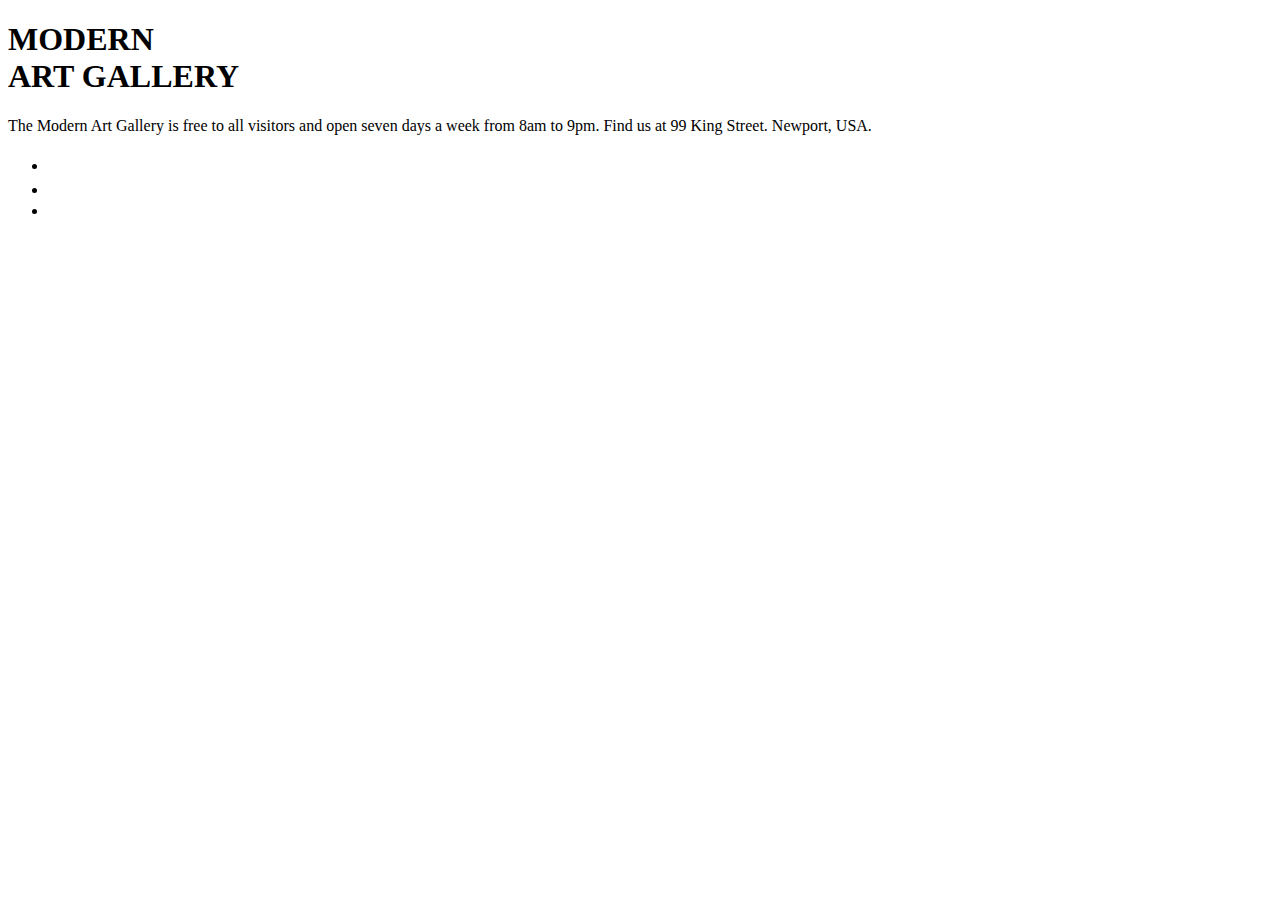
==== index.html @ 5a608036 "Updated" ====
<!DOCTYPE html>
<html lang="en">
<head>
    <meta charset="UTF-8">
    <meta name="viewport" content="width=device-width, initial-scale=1.0">
    <title>Document</title>
</head>
<body>
    <footer>
        <div class="container">
            <div class="footer-item">
                <h1>MODERN <br> ART GALLERY</h1>
                <p>The Modern Art Gallery is free to all visitors and open seven days a week from 8am to 9pm. Find us at 99 King Street. Newport, USA.</p>
                <ul>
                    <li><a href="#"><img src="./Images/facebook-icon.svg" alt="facebook-icon"></a></li>
                    <li><a href="#"><img src="./Images/instagram_ican.svg" alt="instagram-icon"></a></li>
                    <li><a href="#"><img src="./Images/twitter_icon.svg" alt="twitter-icon"></a></li>
                </ul>
            </div>
        </div>
    </footer>
</body>
</html>
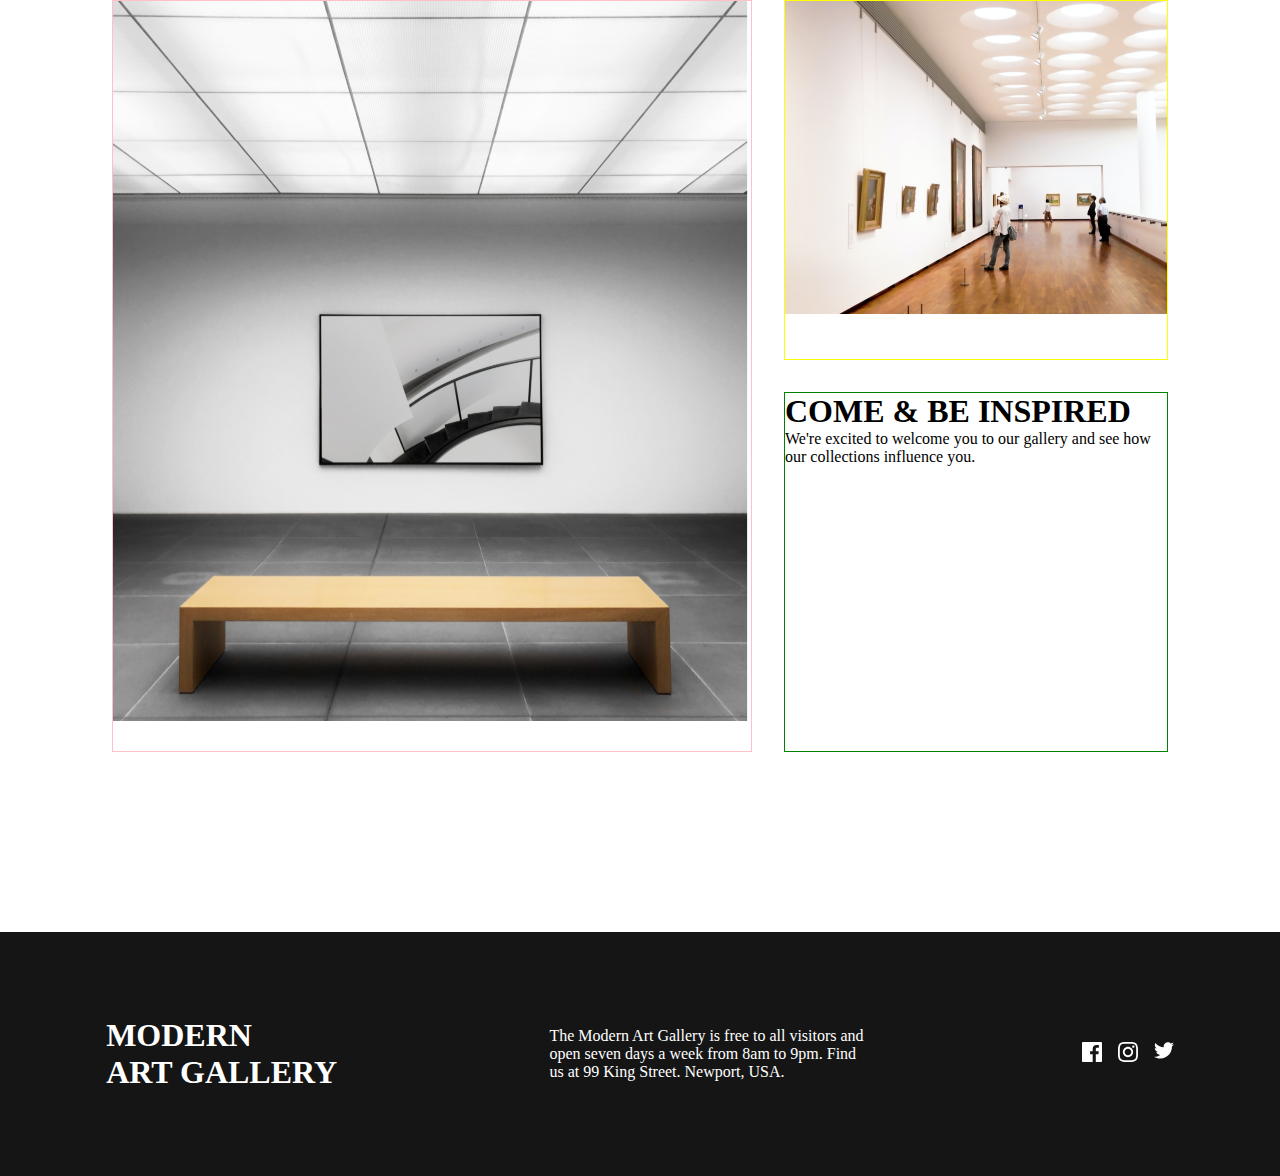
==== commit b947b185: "updated" ====
--- a/index.html
+++ b/index.html
@@ -1,23 +1,50 @@
 <!DOCTYPE html>
 <html lang="en">
+
 <head>
-    <meta charset="UTF-8">
-    <meta name="viewport" content="width=device-width, initial-scale=1.0">
-    <title>Document</title>
+  <meta charset="UTF-8">
+  <meta name="viewport" content="width=device-width, initial-scale=1.0">
+  <title>EasyBank</title>
+  <link rel="stylesheet" href="./styles.css">
+  <link rel="stylesheet" href="./global.css">
 </head>
+
 <body>
-    <footer>
-        <div class="container">
-            <div class="footer-item">
-                <h1>MODERN <br> ART GALLERY</h1>
-                <p>The Modern Art Gallery is free to all visitors and open seven days a week from 8am to 9pm. Find us at 99 King Street. Newport, USA.</p>
-                <ul>
-                    <li><a href="#"><img src="./Images/facebook-icon.svg" alt="facebook-icon"></a></li>
-                    <li><a href="#"><img src="./Images/instagram_ican.svg" alt="instagram-icon"></a></li>
-                    <li><a href="#"><img src="./Images/twitter_icon.svg" alt="twitter-icon"></a></li>
-                </ul>
-            </div>
+  <section>
+
+
+    <div class="container">
+      <div class="showcase">
+        <div class="image-1">
+          <!-- <img src="./Images/gallery_image_2.svg" alt=""> -->
         </div>
-    </footer>
+        <div class="image-2">
+          <!-- <img src="./Images/gallery_image_3.svg" alt=""> -->
+        </div>
+        <div class="showcase-info">
+          <h1>COME & BE INSPIRED</h1>
+          <p>We're excited to welcome you to our gallery and see how our collections influence you.</p>
+        </div>
+      </div>
+    </div>
+  </section>
+
+
+
+  <footer>
+    <div class="container">
+      <div class="footer-item">
+        <h1>MODERN <br> ART GALLERY</h1>
+        <p>The Modern Art Gallery is free to all visitors and open seven days a week from 8am to 9pm. Find us at 99 King
+          Street. Newport, USA.</p>
+        <ul>
+          <li><a href="#"><img src="./Images/facebook-icon.svg" alt="facebook-icon"></a></li>
+          <li><a href="#"><img src="./Images/instagram_ican.svg" alt="instagram-icon"></a></li>
+          <li><a href="#"><img src="./Images/twitter_icon.svg" alt="twitter-icon"></a></li>
+        </ul>
+      </div>
+    </div>
+  </footer>
 </body>
+
 </html>--- a/styles.css
+++ b/styles.css
@@ -0,0 +1,64 @@
+/* .container{
+  margin-inline: auto;
+}  */
+.container{
+  display: flex;
+  align-items: center;
+  justify-content: center;
+}
+.showcase {
+  display: grid;
+  grid-template-columns: 50vw 30vw;
+  grid-template-rows: 40vh 40vh;
+  gap: 2rem;
+}
+
+.image-1 {
+  grid-column: 1/2;
+  grid-row: 1/3;
+  border: solid 1px pink;
+  background-image: url('./Images/gallery_image_2.svg');
+  background-repeat: no-repeat;
+}
+
+
+.image-2 {
+  grid-column: 2/3;
+  grid-row: 1/2;
+  border: solid 1px yellow;
+  background-image: url('./Images/gallery_image_3.svg');
+  background-repeat: no-repeat;
+}
+
+
+.showcase-info {
+  grid-column: 2/3;
+  grid-row: 2/3;
+  border: solid 1px green;
+}
+
+/* Footer */
+
+.footer-item {
+  margin-top: 11.25rem;
+  color: var(--color-white);
+  font-family: 300;
+  font-family: var(--heading-m);
+  background-color: var(--almost-black);
+  width: 100%;
+  height: 15.25rem;
+  display: flex;
+  justify-content: space-around;
+  align-items: center;
+  flex-wrap: wrap;
+}
+
+.footer-item ul {
+  list-style: none;
+  display: flex;
+  gap: 1rem;
+}
+
+.footer-item p {
+  width: 25%;
+}--- a/global.css
+++ b/global.css
@@ -0,0 +1,27 @@
+* {
+    margin: 0;
+    padding: 0;
+    box-sizing: border-box;
+}
+
+body {
+    margin: 0;
+    line-height: normal;
+}
+
+:root {
+    /* fonts */
+    --body-m: Outfit;
+    --heading-m: "Big Shoulders Display";
+
+    /* font sizes */
+    --body-m-size: 1.38rem;
+    --heading-m-size: 3.75rem;
+    --heading-xl-size: 6rem;
+
+    /* Colors */
+    --color-white: #ffffff;
+    --almost-black: #151515;
+    --dark-grey: #444444;
+    --gold: #d5966c;
+}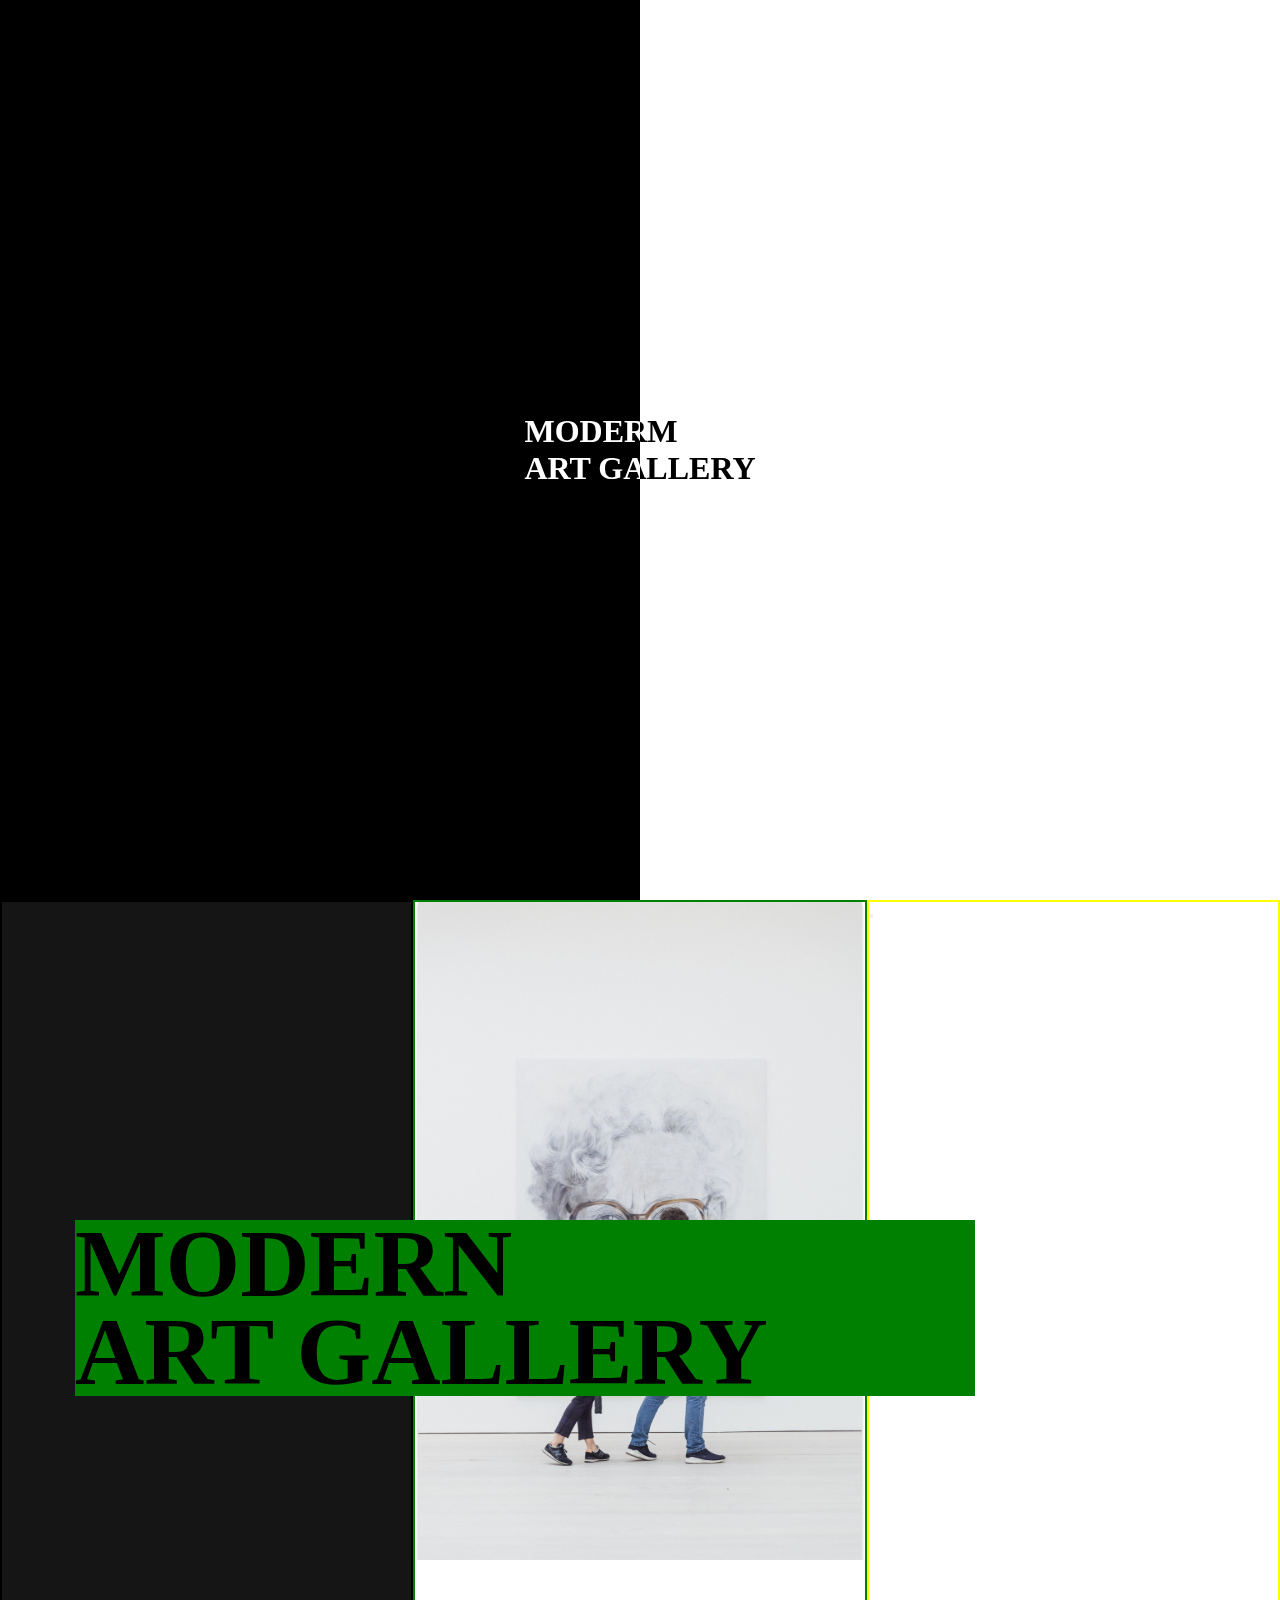
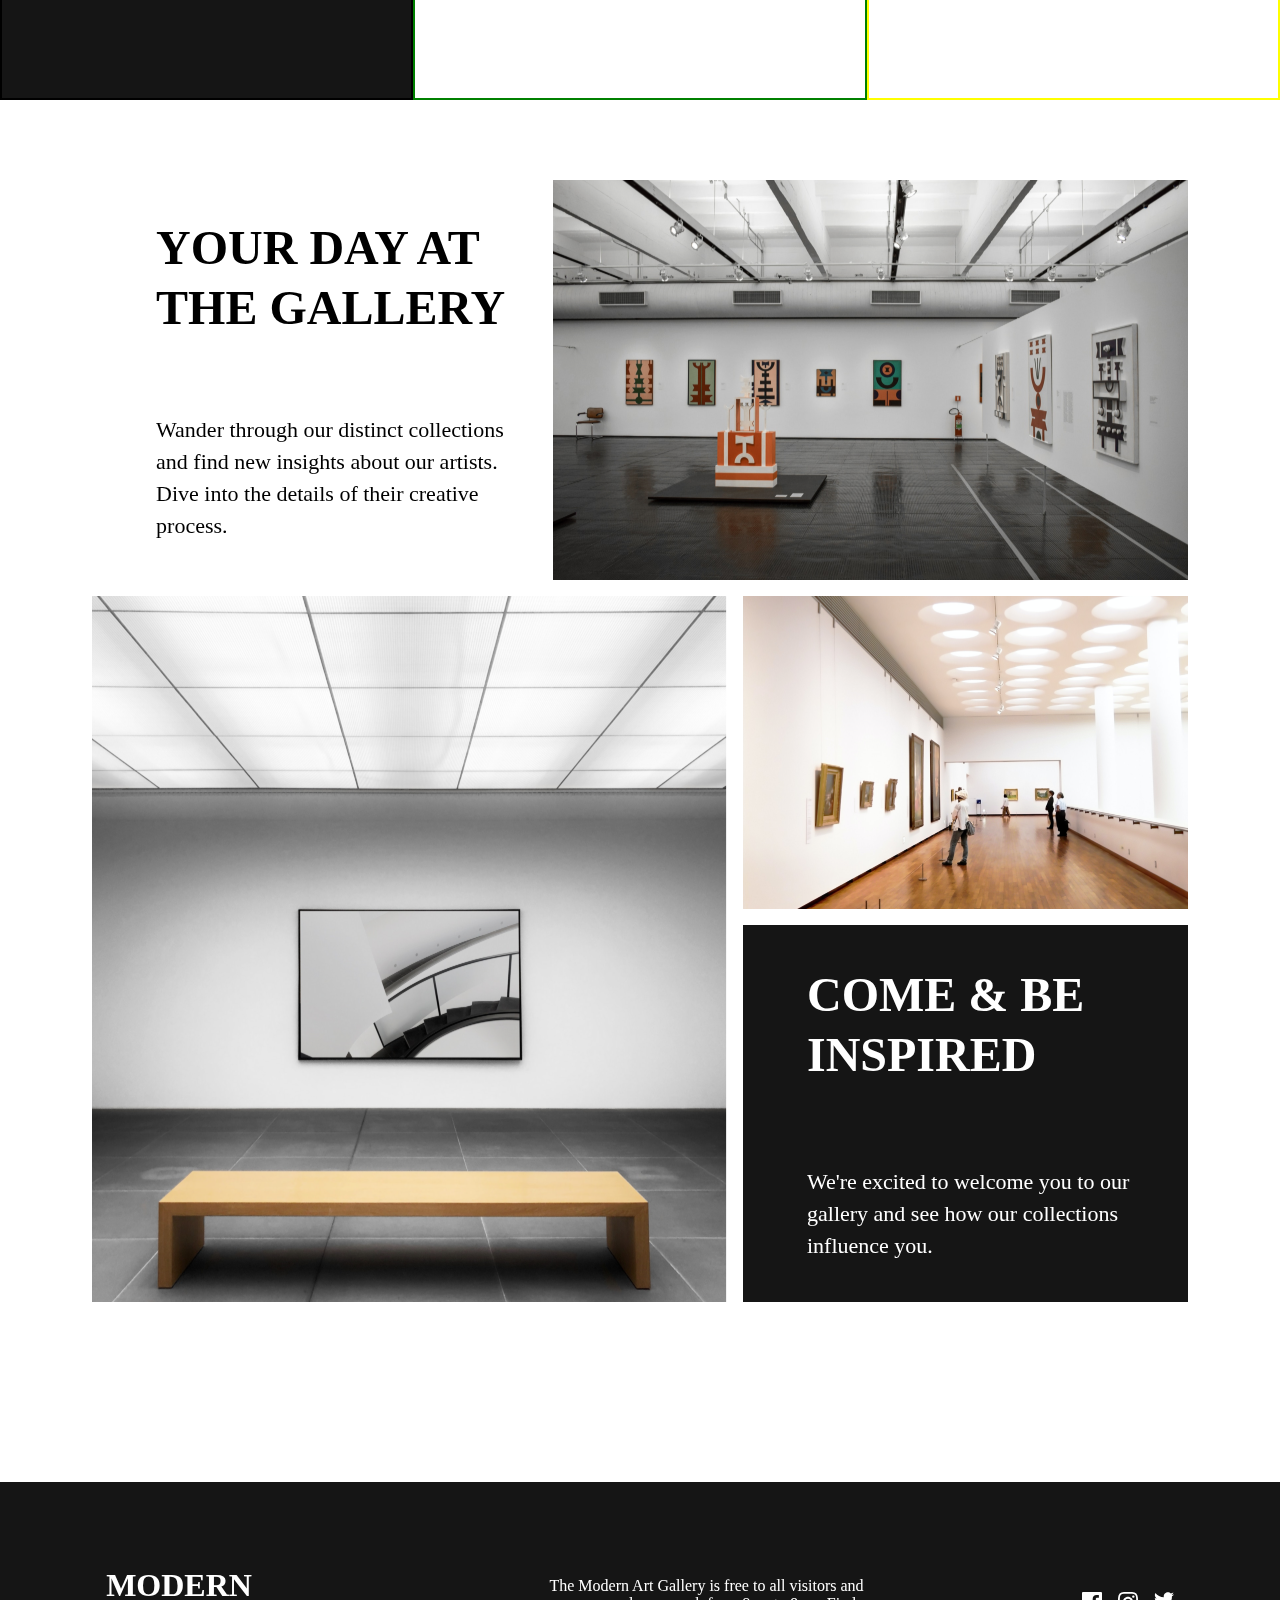
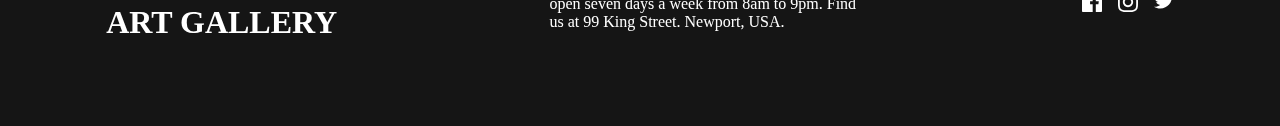
==== commit 94868dd4: "updated" ====
--- a/index.html
+++ b/index.html
@@ -4,24 +4,56 @@
 <head>
   <meta charset="UTF-8">
   <meta name="viewport" content="width=device-width, initial-scale=1.0">
-  <title>EasyBank</title>
+  <title>Art Gallery</title>
   <link rel="stylesheet" href="./styles.css">
   <link rel="stylesheet" href="./global.css">
 </head>
 
 <body>
-  <section>
 
 
+<div class="containe">
+  <h1>MODERM <br> ART GALLERY</h1>
+</div>
+  <main>
+    <div class="home">
+      <div class="rectangle-parent">
+        <div class="rectangle-1">
+          <div class="art-gallery-container">
+            <h1>MODERN <br>
+            ART GALLERY</h1>
+          </div>
+        </div>
+        <div class="rectangle-2">
+          <img src="./Images/Rectangle.svg" alt="">
+        </div>
+        <div class="rectangle-3">
+          <p></p>
+          <div class="our-location-btn"><button></button></div>
+        </div>
+      </div>
+    </div>
+  </main>
+  <section>
+    <div class="showcase-1">
+      <div class="box-1">
+        <h1>Your Day at the Gallery</h1>
+        <p>Wander through our distinct collections and find new insights about our artists. Dive into the details of
+          their creative process.
+        </p>
+      </div>
+      <div class="box-2"></div>
+    </div>
+  </section>
+
+  <section>
     <div class="container">
-      <div class="showcase">
+      <div class="showcase-2">
         <div class="image-1">
-          <!-- <img src="./Images/gallery_image_2.svg" alt=""> -->
         </div>
         <div class="image-2">
-          <!-- <img src="./Images/gallery_image_3.svg" alt=""> -->
         </div>
-        <div class="showcase-info">
+        <div class="showcase-2-info">
           <h1>COME & BE INSPIRED</h1>
           <p>We're excited to welcome you to our gallery and see how our collections influence you.</p>
         </div>
--- a/styles.css
+++ b/styles.css
@@ -1,40 +1,166 @@
-/* .container{
-  margin-inline: auto;
-}  */
-.container{
+* {
+  margin: 0;
+  padding: 0;
+}
+
+.containe {
+  width: 100vw;
+  height: 100vh;
+  background: white;
+  background-image: linear-gradient(to right, black 0 50%, white 50% 100%);
+  display: flex;
+  justify-content: center;
+  align-items: center;
+}
+.containe h1 {
+  mix-blend-mode: difference;
+  color: white;
+}
+/* ..........Desktop-Home............ */
+/* .home{
+  border: 2px dashed pink;
+} */
+.rectangle-parent {
+  width: 100%;
+  display: grid;
+  grid-template-columns: 32.25% 35.5% 32.25%;
+  grid-template-rows: 50rem;
+  margin-bottom: 5rem;
+  overflow: hidden;
+}
+
+.rectangle-1 {
+  grid-column: 1/2;
+  grid-row: 1;
+  border: 2px solid black;
+  background-color: var(--almost-black);
+  position: relative;
+}
+.art-gallery-container{
+  background-color: green;
+  width: 100vh;
+  position: absolute;
+  /* color: aquamarine; */
+  top: 40%;
+  right: -138%;
+  display: flex;
+  justify-content: start;
+}
+.rectangle-1 h1 {
+  font-family: Big Shoulders Display;
+  font-size: 6rem;
+  font-style: normal;
+  font-weight: 900;
+  line-height: 5.5rem;
+  text-transform: uppercase;
+}
+
+.rectangle-2 {
+  grid-column: 2/3;
+  grid-row: 1;
+  border: 2px solid green;
+}
+
+.rectangle-2 img {
+  height: auto;
+  width: 100%;
+}
+
+.rectangle-3 {
+  grid-column: 3/4;
+  grid-row: 1;
+  border: 2px solid yellow;
+}
+
+.our-location-btn {}
+
+/* ...............Showcase-1 .................*/
+
+.showcase-1 {
+  display: flex;
+  justify-content: center;
+  gap: 1rem;
+  margin: 1rem auto;
+}
+
+.box-1 {
+  width: 27.8rem;
+  height: 25rem;
+  display: flex;
+  flex-direction: column;
+  justify-content: space-around;
+  padding-left: 4rem;
+}
+
+.box-2 {
+  width: 39.6875rem;
+  height: 25rem;
+  background-image: url('./Images/gallery_image_1.svg');
+  background-repeat: no-repeat;
+  background-size: cover;
+}
+
+/* ...............Showcase-2 .................*/
+
+.container {
   display: flex;
   align-items: center;
   justify-content: center;
 }
-.showcase {
+
+.showcase-2 {
   display: grid;
-  grid-template-columns: 50vw 30vw;
-  grid-template-rows: 40vh 40vh;
-  gap: 2rem;
+  grid-template-columns: 39.6875rem 27.8125rem;
+  grid-template-rows: 19.5625rem 23.5625rem;
+  gap: 1rem;
 }
 
 .image-1 {
   grid-column: 1/2;
   grid-row: 1/3;
-  border: solid 1px pink;
   background-image: url('./Images/gallery_image_2.svg');
   background-repeat: no-repeat;
+  background-size: cover;
 }
 
 
 .image-2 {
   grid-column: 2/3;
   grid-row: 1/2;
-  border: solid 1px yellow;
   background-image: url('./Images/gallery_image_3.svg');
   background-repeat: no-repeat;
+  background-size: cover;
 }
 
-
-.showcase-info {
+.showcase-2-info {
   grid-column: 2/3;
   grid-row: 2/3;
-  border: solid 1px green;
+  display: flex;
+  flex-direction: column;
+  justify-content: space-around;
+  padding-left: 4rem;
+  text-align: start;
+  background-color: var(--almost-black);
+  color: var(--color-white);
+}
+
+.showcase-2-info h1,
+.box-1 h1 {
+  font-family: Big Shoulders Display;
+  font-size: 3rem;
+  font-style: normal;
+  font-weight: 900;
+  line-height: 3.75rem;
+  text-transform: uppercase;
+}
+
+.showcase-2-info p,
+.box-1 p {
+  font-family: Outfit;
+  font-size: 1.375rem;
+  font-style: normal;
+  font-weight: 300;
+  line-height: 2rem;
 }
 
 /* Footer */
--- a/global.css
+++ b/global.css
@@ -24,4 +24,8 @@
     --almost-black: #151515;
     --dark-grey: #444444;
     --gold: #d5966c;
-}+}
+
+
+
+
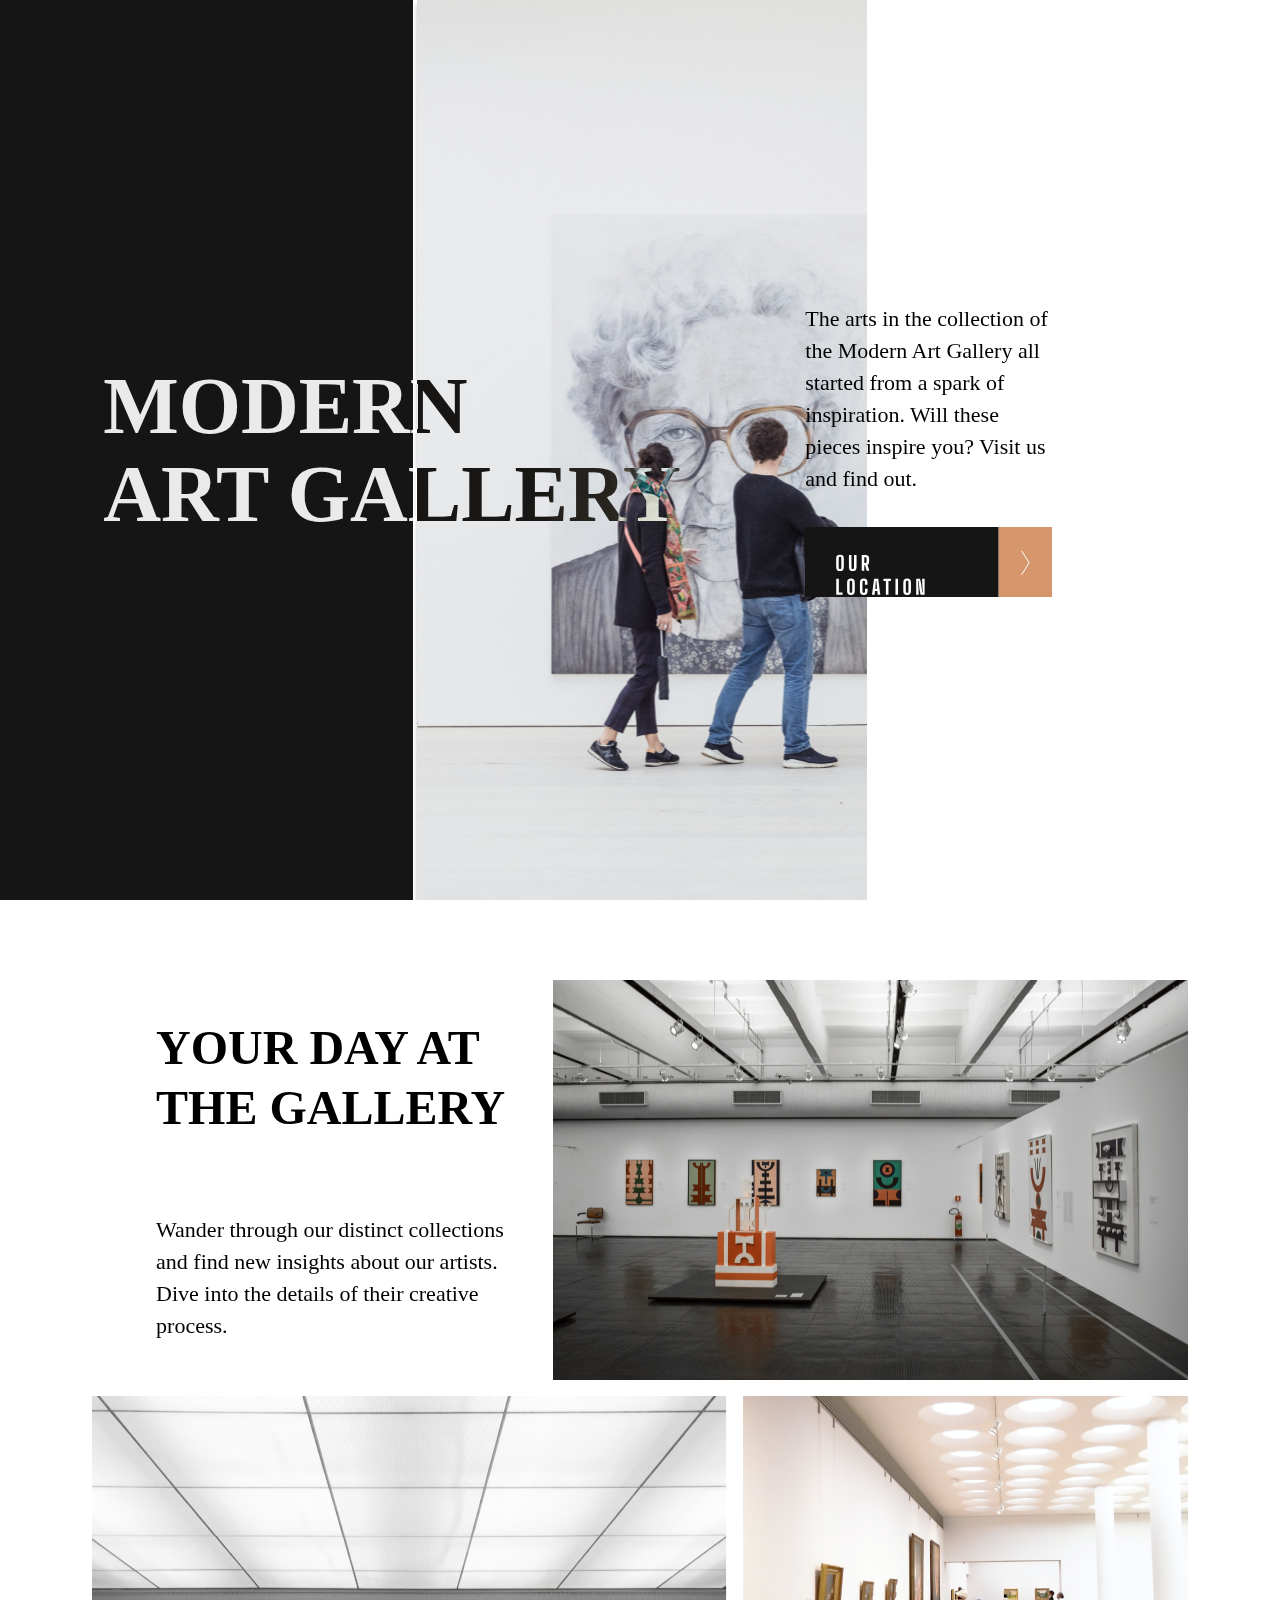
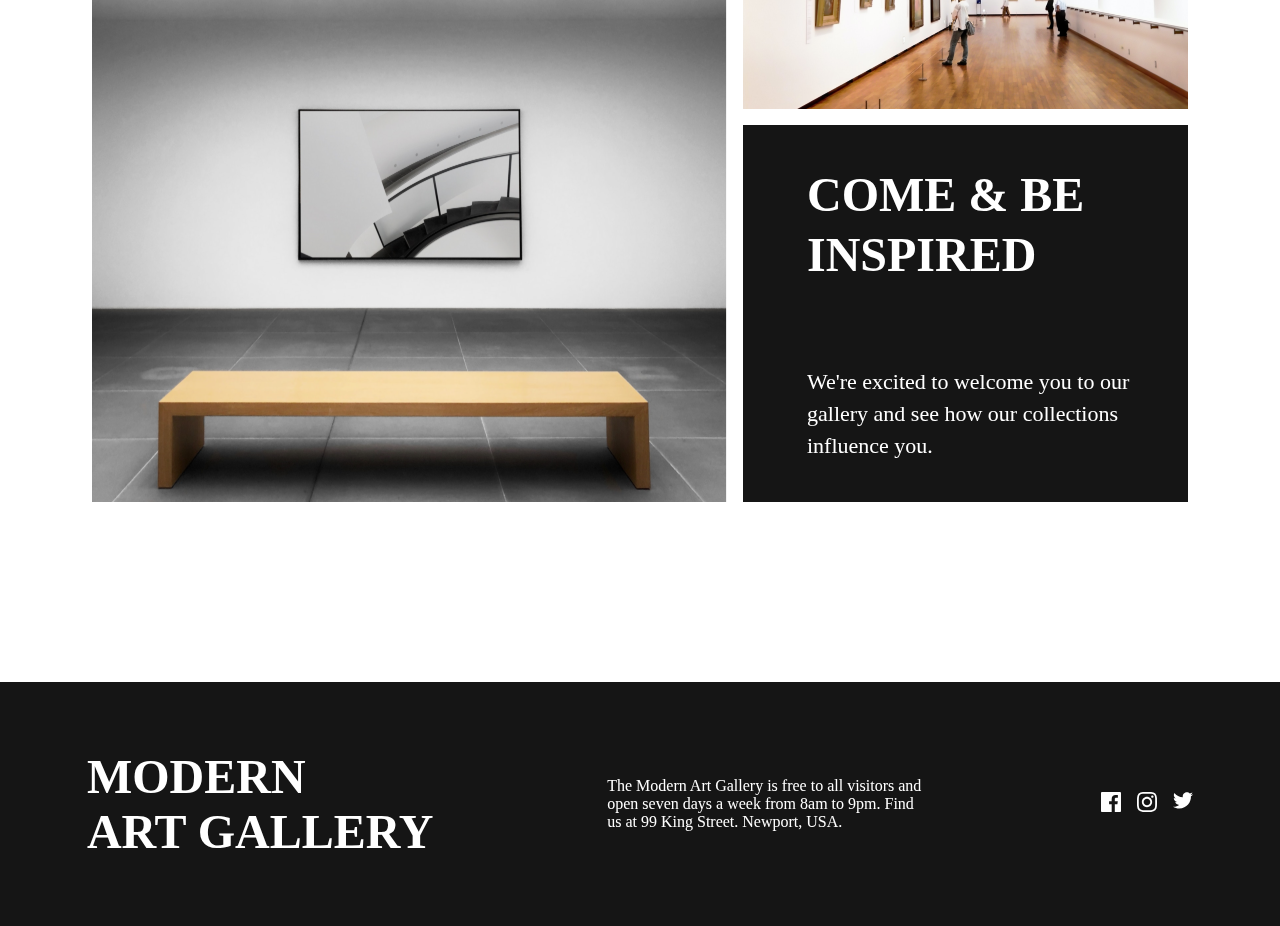
==== commit e07a96fa: "updated" ====
--- a/index.html
+++ b/index.html
@@ -10,26 +10,24 @@
 </head>
 
 <body>
-
-
-<div class="containe">
-  <h1>MODERM <br> ART GALLERY</h1>
-</div>
   <main>
-    <div class="home">
-      <div class="rectangle-parent">
-        <div class="rectangle-1">
-          <div class="art-gallery-container">
-            <h1>MODERN <br>
-            ART GALLERY</h1>
+    <div class="rectangle-parent">
+      <div class="rectangle-1">
+        <div class="art-gallery-container">
+          <h1>MODERN </h1>
+          <h1>ART GALLERY</h1>
+        </div>
+      </div>
+      <div class="rectangle-2"></div>
+      <div class="rectangle-3">
+        <div class="location-btn-container">
+          <div class="art-gallery-container-tablet">
+            <h1>MODERN </h1>
+            <h1>ART GALLERY</h1>
           </div>
-        </div>
-        <div class="rectangle-2">
-          <img src="./Images/Rectangle.svg" alt="">
-        </div>
-        <div class="rectangle-3">
-          <p></p>
-          <div class="our-location-btn"><button></button></div>
+          <p>The arts in the collection of the Modern Art Gallery all started from a spark of inspiration. Will these
+            pieces inspire you? Visit us and find out.</p>
+            <a href="./location.html"><div class="our-location-btn"></div></a>
         </div>
       </div>
     </div>
@@ -49,10 +47,8 @@
   <section>
     <div class="container">
       <div class="showcase-2">
-        <div class="image-1">
-        </div>
-        <div class="image-2">
-        </div>
+        <div class="image-1"></div>
+        <div class="image-2"></div>
         <div class="showcase-2-info">
           <h1>COME & BE INSPIRED</h1>
           <p>We're excited to welcome you to our gallery and see how our collections influence you.</p>
@@ -64,17 +60,15 @@
 
 
   <footer>
-    <div class="container">
-      <div class="footer-item">
-        <h1>MODERN <br> ART GALLERY</h1>
-        <p>The Modern Art Gallery is free to all visitors and open seven days a week from 8am to 9pm. Find us at 99 King
-          Street. Newport, USA.</p>
-        <ul>
-          <li><a href="#"><img src="./Images/facebook-icon.svg" alt="facebook-icon"></a></li>
-          <li><a href="#"><img src="./Images/instagram_ican.svg" alt="instagram-icon"></a></li>
-          <li><a href="#"><img src="./Images/twitter_icon.svg" alt="twitter-icon"></a></li>
-        </ul>
-      </div>
+    <div class="footer-item">
+      <h1>MODERN <br> ART GALLERY</h1>
+      <p>The Modern Art Gallery is free to all visitors and open seven days a week from 8am to 9pm. Find us at 99 King
+        Street. Newport, USA.</p>
+      <ul>
+        <li><a href="#"><img src="./Images/facebook-icon.svg" alt="facebook-icon"></a></li>
+        <li><a href="#"><img src="./Images/instagram_ican.svg" alt="instagram-icon"></a></li>
+        <li><a href="#"><img src="./Images/twitter_icon.svg" alt="twitter-icon"></a></li>
+      </ul>
     </div>
   </footer>
 </body>
--- a/styles.css
+++ b/styles.css
@@ -3,28 +3,14 @@
   padding: 0;
 }
 
-.containe {
-  width: 100vw;
-  height: 100vh;
-  background: white;
-  background-image: linear-gradient(to right, black 0 50%, white 50% 100%);
-  display: flex;
-  justify-content: center;
-  align-items: center;
-}
-.containe h1 {
-  mix-blend-mode: difference;
-  color: white;
-}
+
 /* ..........Desktop-Home............ */
-/* .home{
-  border: 2px dashed pink;
-} */
+
 .rectangle-parent {
   width: 100%;
   display: grid;
   grid-template-columns: 32.25% 35.5% 32.25%;
-  grid-template-rows: 50rem;
+  grid-template-rows: 100vh;
   margin-bottom: 5rem;
   overflow: hidden;
 }
@@ -32,47 +18,77 @@
 .rectangle-1 {
   grid-column: 1/2;
   grid-row: 1;
-  border: 2px solid black;
   background-color: var(--almost-black);
-  position: relative;
-}
-.art-gallery-container{
-  background-color: green;
-  width: 100vh;
-  position: absolute;
-  /* color: aquamarine; */
-  top: 40%;
-  right: -138%;
-  display: flex;
-  justify-content: start;
-}
+}
+
+.art-gallery-container {
+  width: 100%;
+  height: 100%;
+  display: flex;
+  flex-direction: column;
+  justify-content: center;
+  align-items: flex-start;
+  text-wrap: nowrap;
+  margin-left: 25%;
+  ;
+}
+
 .rectangle-1 h1 {
   font-family: Big Shoulders Display;
-  font-size: 6rem;
+  font-size: 5rem;
   font-style: normal;
   font-weight: 900;
   line-height: 5.5rem;
   text-transform: uppercase;
+  mix-blend-mode: difference;
+  color: white;
 }
 
 .rectangle-2 {
   grid-column: 2/3;
   grid-row: 1;
-  border: 2px solid green;
-}
-
-.rectangle-2 img {
-  height: auto;
-  width: 100%;
+  background-image: url('./Images/Rectangle.svg');
+  background-size: cover;
 }
 
 .rectangle-3 {
   grid-column: 3/4;
   grid-row: 1;
-  border: 2px solid yellow;
-}
-
-.our-location-btn {}
+}
+
+.location-btn-container {
+  height: 100%;
+  width: 60%;
+  display: flex;
+  flex-direction: column;
+  justify-content: center;
+  align-items: flex-start;
+  margin-left: -15%;
+}
+
+.location-btn-container p {
+  font-family: Outfit;
+  font-size: 1.375rem;
+  font-style: normal;
+  font-weight: 300;
+  line-height: 2rem;
+}
+
+.our-location-btn {
+  margin-top: 2rem;
+  width: 247px;
+  height: 70px;
+  background-image: url('./Images/Our_location_button.svg');
+  background-repeat: no-repeat;
+  background-size: cover;
+  transition: background-image 0.3s; 
+}
+.our-location-btn:hover {
+  background-image: url('./Images/our_location_button_hover.svg'); 
+}
+.art-gallery-container-tablet{
+  display: none;
+}
 
 /* ...............Showcase-1 .................*/
 
@@ -172,7 +188,7 @@
   font-family: var(--heading-m);
   background-color: var(--almost-black);
   width: 100%;
-  height: 15.25rem;
+  min-height: 15.25rem;
   display: flex;
   justify-content: space-around;
   align-items: center;
@@ -187,4 +203,187 @@
 
 .footer-item p {
   width: 25%;
+}
+
+.footer-item h1 {
+  font-size: 3rem;
+}
+
+
+/* Tablet view */
+@media only screen and (min-width: 768px) and (max-width: 1024px) {
+  html {
+    font-size: 10px;
+  }
+
+  /* ..........Desktop-Home............ */
+
+  .rectangle-parent {
+    width: 100vw;
+    display: grid;
+    grid-template-columns: 50% 50%;
+    grid-template-rows: 43.75rem;
+    ;
+    margin-bottom: 3rem;
+    overflow: hidden;
+  }
+
+  .rectangle-1 {
+    grid-column: 1/2;
+    grid-row: 1;
+    background-image: url('./Images/Rectangle.svg');
+    background-size: cover;
+    background-repeat: no-repeat;
+    background-color: var(--color-white);
+  }
+
+  .art-gallery-container {
+    display: none;
+  }
+
+  .art-gallery-container-tablet {
+    display: block;
+    display: flex;
+    flex-direction: column;
+    justify-content: center;
+  }
+
+  .art-gallery-container-tablet h1 {
+    font-family: Big Shoulders Display;
+    font-size: 5rem;
+    font-style: normal;
+    font-weight: 900;
+    line-height: 5.5rem;
+    text-transform: uppercase;
+    color: var(--almost-black);
+    text-wrap: nowrap;
+  }
+
+  .rectangle-3 {
+    grid-column: 2/3;
+    grid-row: 1;
+    background-color: var(--color-white);
+  }
+}
+
+/* Mobile view */
+@media only screen and (max-width: 767px) {
+  /* ..........Desktop-Home............ */
+  .rectangle-parent {
+    display: grid;
+    grid-template-columns: 100%;
+    grid-template-rows: minmax(37rem, auto) minmax(30rem, auto);
+    margin-bottom: 3rem;
+    overflow: hidden;
+  }
+
+  .rectangle-1 {
+    grid-column: 1;
+    grid-row: 1/2;
+    background-image: url('./Images/Rectangle.svg');
+    background-size: cover;
+    background-repeat: no-repeat;
+    background-color: var(--color-white);
+  }
+
+  .art-gallery-container {
+    display: none;
+  }
+
+  .art-gallery-container-tablet {
+    display: flex;
+    flex-direction: column;
+    justify-content: center;
+  }
+
+  .art-gallery-container-tablet h1 {
+    font-size: 3rem;
+    line-height: 3.4375rem;
+    color: var(--almost-black);
+    text-wrap: nowrap;
+  }
+
+  .rectangle-3 {
+    grid-column: 1;
+    grid-row: 2/3;
+    background-color: var(--color-white);
+    display: flex;
+    flex-direction: column;
+    justify-content: center;
+    align-items: center;
+  }
+  .location-btn-container{
+    width: 21.43rem;
+    margin: 0;
+  }
+  /* ........footer........ */
+  .footer-item {
+    padding: 2rem;
+    display: flex;
+    flex-direction: column;
+    justify-content: center;
+    align-items: flex-start;
+  }
+
+  .footer-item ul {
+    list-style: none;
+    display: flex;
+    margin-top: 2rem;
+    gap: 1rem;
+  }
+
+  .footer-item p {
+    width: 100%;
+    margin-top: 2rem;
+  }
+
+  .footer-item h1 {
+    font-size: 3rem;
+  }
+
+  /* ...............Showcase-1 .................*/
+
+  .showcase-1 {
+    width: 21.4375rem;
+    display: flex;
+    flex-direction: column-reverse;
+    justify-content: center;
+    gap: 1rem;
+    margin: 1rem auto;
+  }
+
+  .box-1 {
+    width: 100%;
+    height: 25rem;
+    padding-left: 1rem;
+  }
+
+  .box-2 {
+    width: 100%;
+    height: 25rem;
+  }
+
+  /* ..........Show case -2 ...... */
+  .showcase-2 {
+    display: grid;
+    grid-template-columns: 21.4375rem;
+    grid-template-rows: 30rem 12.5rem 18.3125rem;
+    gap: 1rem;
+  }
+
+  .image-1 {
+    grid-column: 1;
+    grid-row: 1/2;
+  }
+
+  .image-2 {
+    grid-column: 1;
+    grid-row: 2/3;
+  }
+
+  .showcase-2-info {
+    grid-column: 1;
+    grid-row: 3/4;
+    padding-left: 1rem;
+  }
 }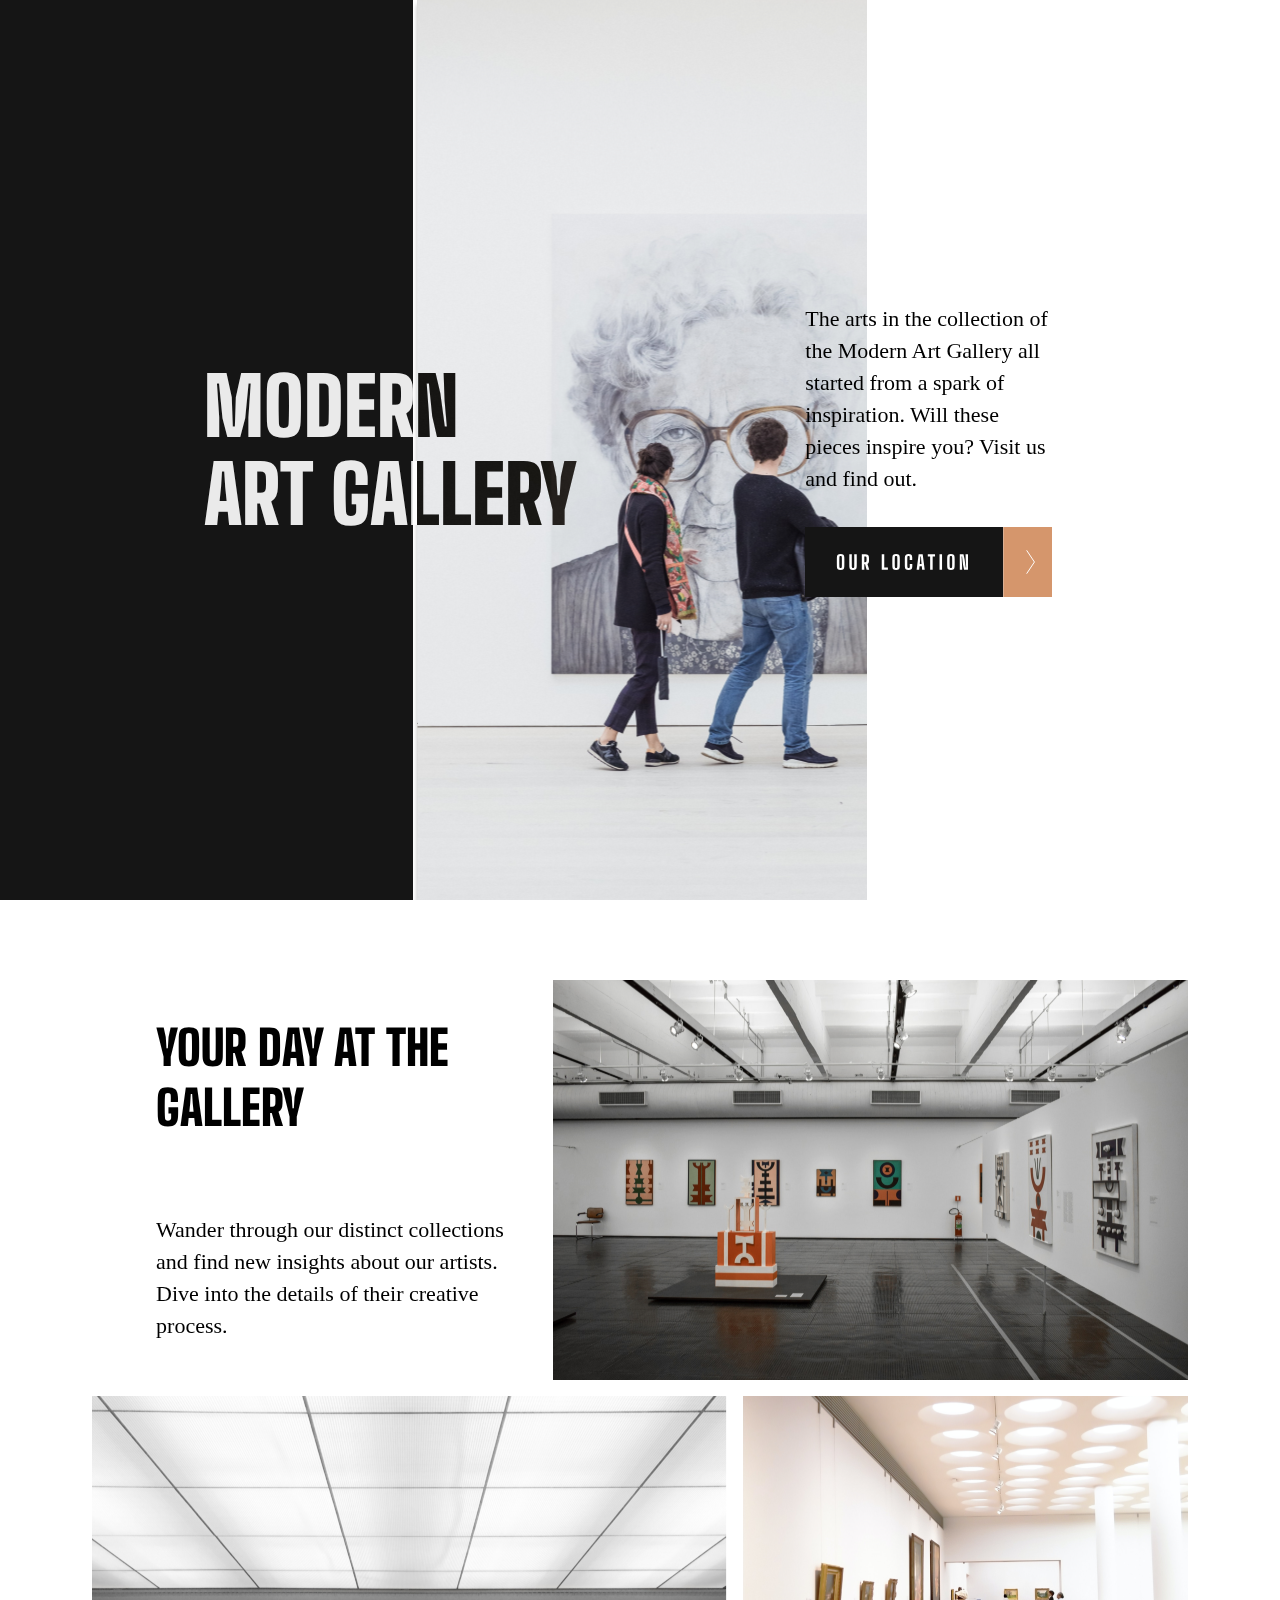
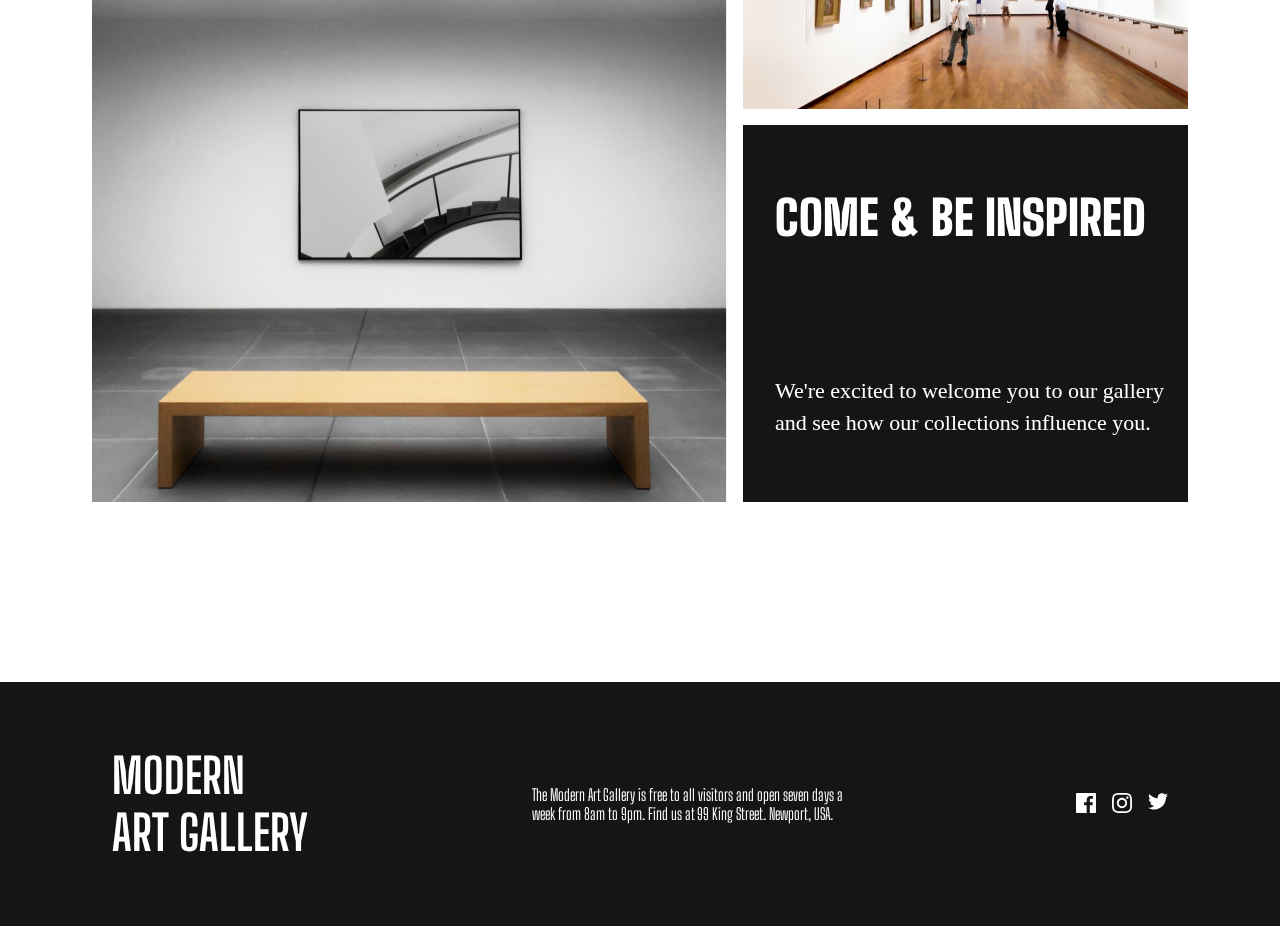
==== commit 4e697b03: "README.md Updated" ====
--- a/index.html
+++ b/index.html
@@ -7,6 +7,11 @@
   <title>Art Gallery</title>
   <link rel="stylesheet" href="./styles.css">
   <link rel="stylesheet" href="./global.css">
+  <link rel="preconnect" href="https://fonts.googleapis.com">
+  <link rel="preconnect" href="https://fonts.gstatic.com" crossorigin>
+  <link
+    href="https://fonts.googleapis.com/css2?family=Big+Shoulders+Display:wght@100;200;300;400;500;600;700;800;900&display=swap"
+    rel="stylesheet">
 </head>
 
 <body>
@@ -27,7 +32,9 @@
           </div>
           <p>The arts in the collection of the Modern Art Gallery all started from a spark of inspiration. Will these
             pieces inspire you? Visit us and find out.</p>
-            <a href="./location.html"><div class="our-location-btn"></div></a>
+          <a href="./location.html">
+            <div class="our-location-btn"></div>
+          </a>
         </div>
       </div>
     </div>
@@ -65,9 +72,9 @@
       <p>The Modern Art Gallery is free to all visitors and open seven days a week from 8am to 9pm. Find us at 99 King
         Street. Newport, USA.</p>
       <ul>
-        <li><a href="#"><img src="./Images/facebook-icon.svg" alt="facebook-icon"></a></li>
-        <li><a href="#"><img src="./Images/instagram_ican.svg" alt="instagram-icon"></a></li>
-        <li><a href="#"><img src="./Images/twitter_icon.svg" alt="twitter-icon"></a></li>
+        <li><a href="#"><img class="facebook-icon" src="./Images/facebook-icon.svg" alt="facebook-icon"></a></li>
+        <li><a href="#"><img class="instagram-icon" src="./Images/instagram_ican.svg" alt="instagram-icon"></a></li>
+        <li><a href="#"><img class="twitter-icon" src="./Images/twitter_icon.svg" alt="twitter-icon"></a></li>
       </ul>
     </div>
   </footer>
--- a/styles.css
+++ b/styles.css
@@ -1,6 +1,7 @@
 * {
   margin: 0;
   padding: 0;
+  font-family: 'Big Shoulders Display', sans-serif;
 }
 
 
@@ -29,7 +30,7 @@
   justify-content: center;
   align-items: flex-start;
   text-wrap: nowrap;
-  margin-left: 25%;
+  margin-left: 49.3%;
   ;
 }
 
@@ -154,7 +155,7 @@
   display: flex;
   flex-direction: column;
   justify-content: space-around;
-  padding-left: 4rem;
+  padding-left: 2rem;
   text-align: start;
   background-color: var(--almost-black);
   color: var(--color-white);
@@ -208,7 +209,15 @@
 .footer-item h1 {
   font-size: 3rem;
 }
-
+.facebook-icon:hover{
+  content: url('./Images/hover_facebook_icon.svg');
+}
+.instagram-icon:hover{
+  content: url('./Images/hover_insta_icon.svg');
+}
+.twitter-icon:hover{
+  content: url('./Images/hover_twitter_icon.svg');
+}
 
 /* Tablet view */
 @media only screen and (min-width: 768px) and (max-width: 1024px) {
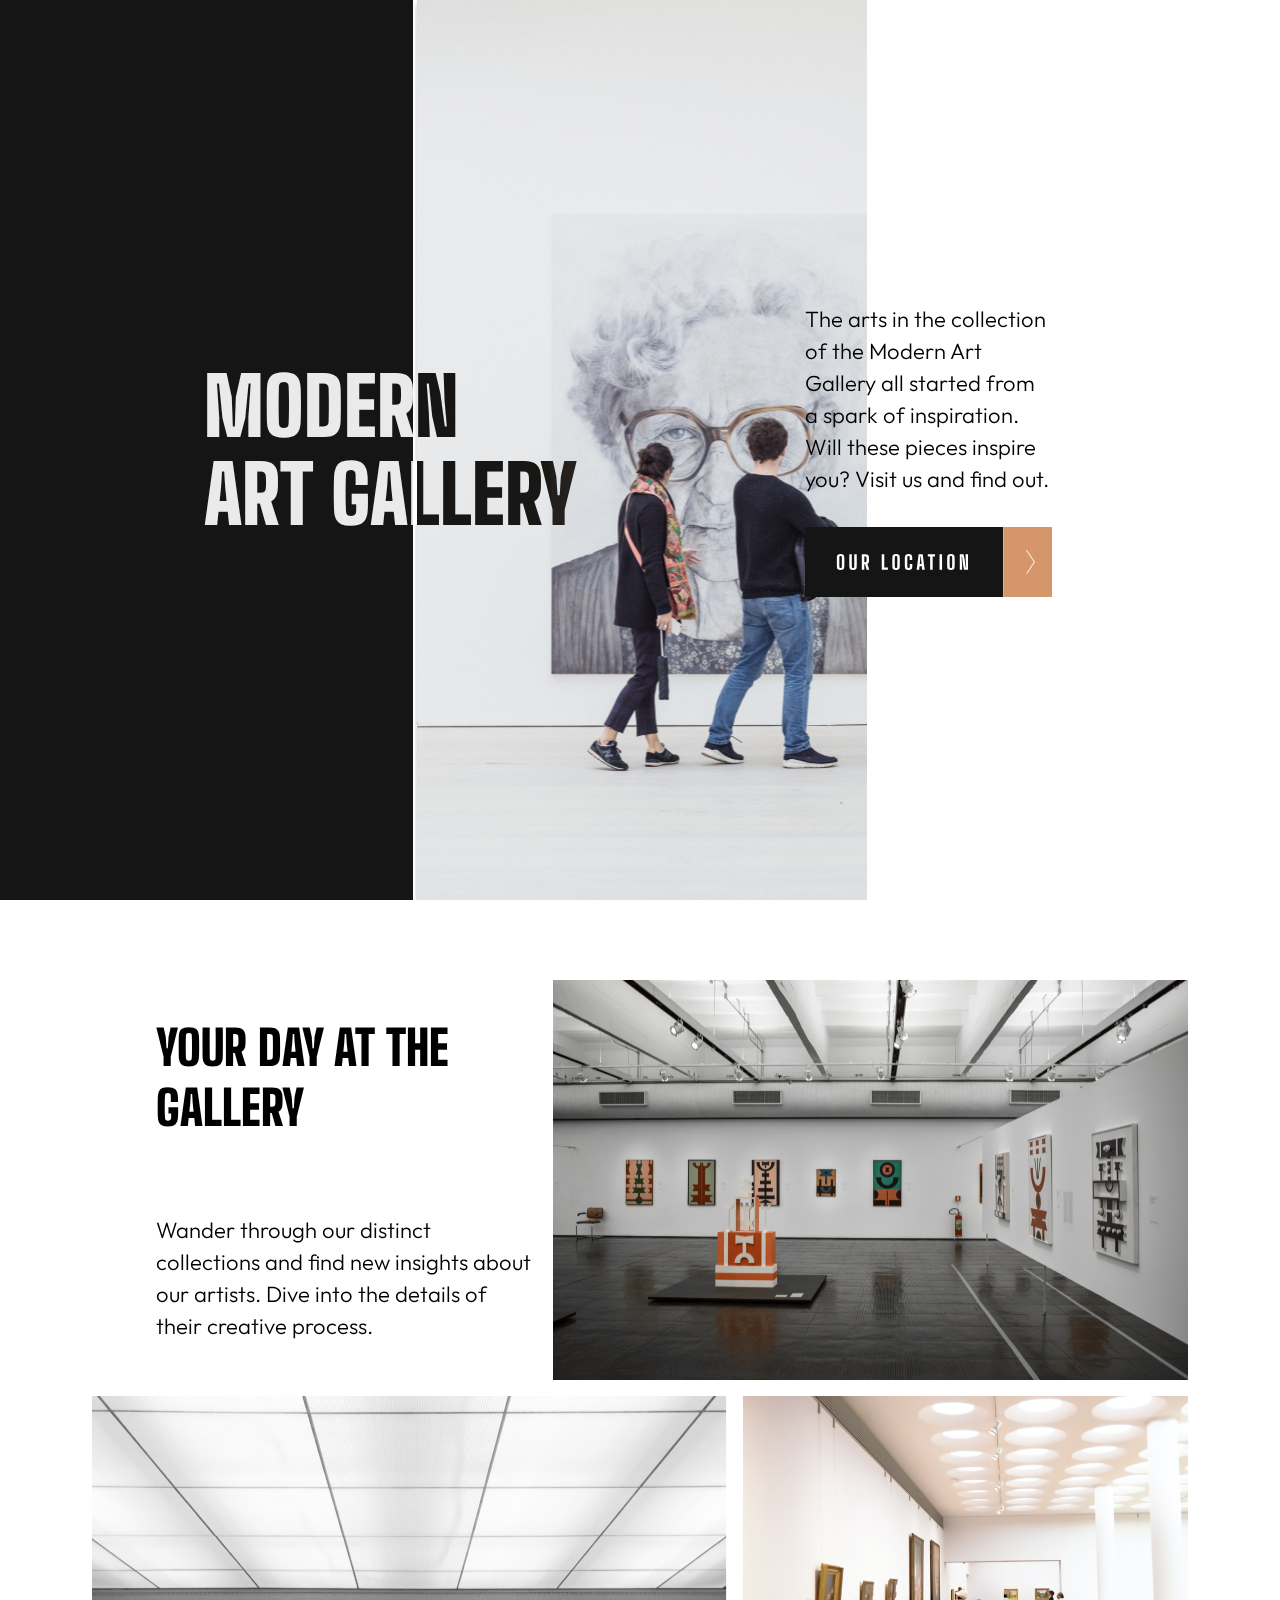
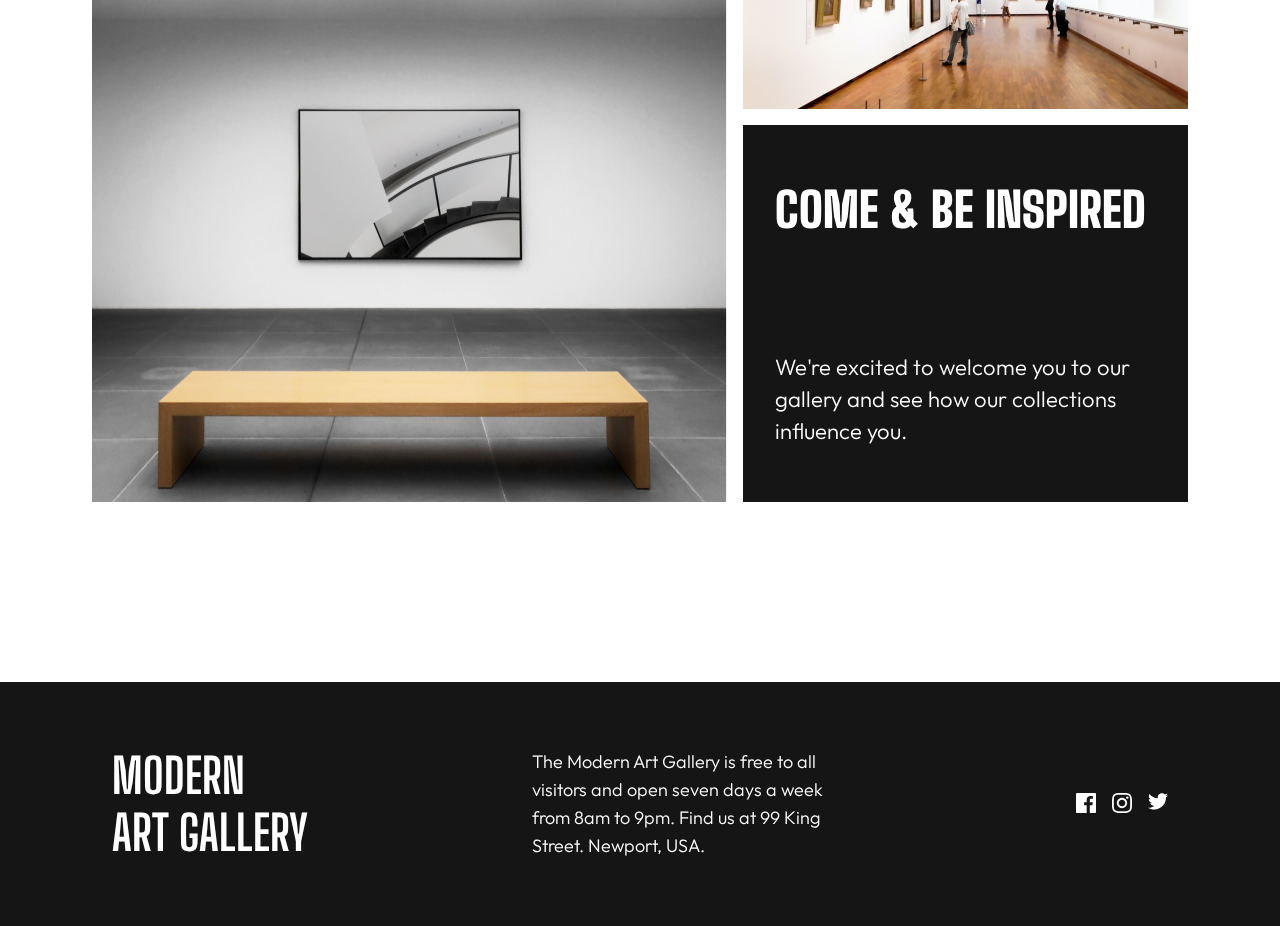
==== commit 87f6e43f: "Added Google Font" ====
--- a/index.html
+++ b/index.html
@@ -9,6 +9,11 @@
   <link rel="stylesheet" href="./global.css">
   <link rel="preconnect" href="https://fonts.googleapis.com">
   <link rel="preconnect" href="https://fonts.gstatic.com" crossorigin>
+  <link rel="preconnect" href="https://fonts.googleapis.com">
+  <link rel="preconnect" href="https://fonts.gstatic.com" crossorigin>
+  <link
+    href="https://fonts.googleapis.com/css2?family=Big+Shoulders+Display:wght@100;200;300;400;500;600;700;800;900&family=Outfit:wght@200;500&display=swap"
+    rel="stylesheet">
   <link
     href="https://fonts.googleapis.com/css2?family=Big+Shoulders+Display:wght@100;200;300;400;500;600;700;800;900&display=swap"
     rel="stylesheet">
--- a/styles.css
+++ b/styles.css
@@ -82,12 +82,14 @@
   background-image: url('./Images/Our_location_button.svg');
   background-repeat: no-repeat;
   background-size: cover;
-  transition: background-image 0.3s; 
-}
+  transition: background-image 0.3s;
+}
+
 .our-location-btn:hover {
-  background-image: url('./Images/our_location_button_hover.svg'); 
-}
-.art-gallery-container-tablet{
+  background-image: url('./Images/our_location_button_hover.svg');
+}
+
+.art-gallery-container-tablet {
   display: none;
 }
 
@@ -204,18 +206,26 @@
 
 .footer-item p {
   width: 25%;
+  font-family: Outfit;
+  font-size: 1.125rem;
+  font-style: normal;
+  font-weight: 300;
+  line-height: 1.75rem;
 }
 
 .footer-item h1 {
   font-size: 3rem;
 }
-.facebook-icon:hover{
+
+.facebook-icon:hover {
   content: url('./Images/hover_facebook_icon.svg');
 }
-.instagram-icon:hover{
+
+.instagram-icon:hover {
   content: url('./Images/hover_insta_icon.svg');
 }
-.twitter-icon:hover{
+
+.twitter-icon:hover {
   content: url('./Images/hover_twitter_icon.svg');
 }
 
@@ -277,6 +287,7 @@
 
 /* Mobile view */
 @media only screen and (max-width: 767px) {
+
   /* ..........Desktop-Home............ */
   .rectangle-parent {
     display: grid;
@@ -321,10 +332,12 @@
     justify-content: center;
     align-items: center;
   }
-  .location-btn-container{
+
+  .location-btn-container {
     width: 21.43rem;
     margin: 0;
   }
+
   /* ........footer........ */
   .footer-item {
     padding: 2rem;
